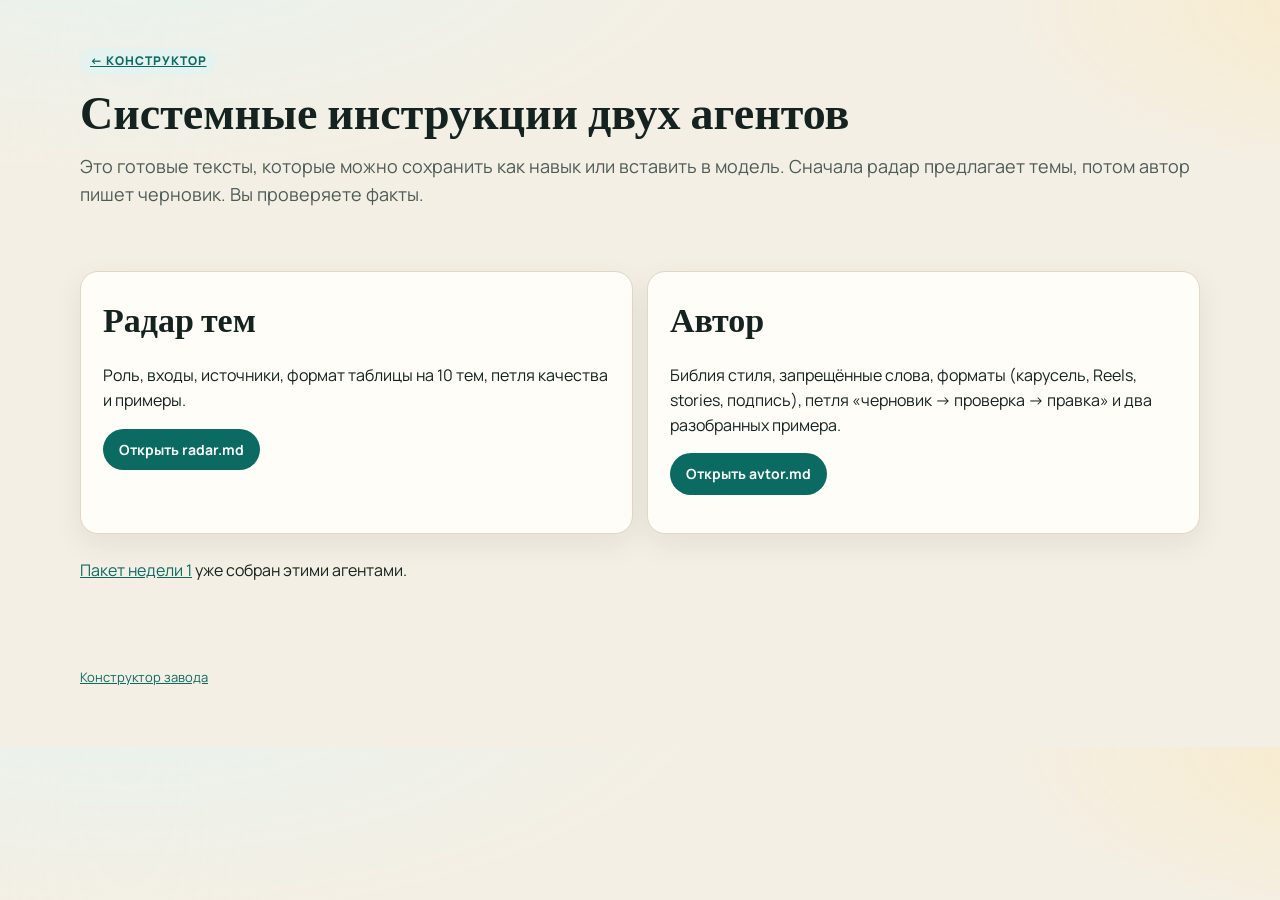
==== agents/index.html @ f5c64a1c "Add radar and author agents plus week-1 Instagram content pack Includes reusable system prompts, a s" ====
<!DOCTYPE html>
<html lang="ru">
<head>
  <meta charset="utf-8">
  <meta name="viewport" content="width=device-width, initial-scale=1">
  <title>Два агента · ИИ-завод</title>
  <link rel="icon" href="../img/favicon.svg" type="image/svg+xml">
  <link rel="preconnect" href="https://fonts.googleapis.com">
  <link href="https://fonts.googleapis.com/css2?family=Fraunces:opsz,wght@9..144,600&family=Manrope:wght@400;600;700;800&display=swap" rel="stylesheet">
  <link rel="stylesheet" href="../css/styles.css">
</head>
<body>
  <header class="hero">
    <div class="wrap">
      <p class="eyebrow"><a href="../index.html">← Конструктор</a></p>
      <h1>Системные инструкции двух агентов</h1>
      <p class="lead">Это готовые тексты, которые можно сохранить как навык или вставить в модель. Сначала радар предлагает темы, потом автор пишет черновик. Вы проверяете факты.</p>
    </div>
  </header>
  <main>
    <section class="section">
      <div class="wrap two">
        <div class="card">
          <h2>Радар тем</h2>
          <p>Роль, входы, источники, формат таблицы на 10 тем, петля качества и примеры.</p>
          <p><a class="btn" href="radar.md">Открыть radar.md</a></p>
        </div>
        <div class="card">
          <h2>Автор</h2>
          <p>Библия стиля, запрещённые слова, форматы (карусель, Reels, stories, подпись), петля «черновик → проверка → правка» и два разобранных примера.</p>
          <p><a class="btn" href="avtor.md">Открыть avtor.md</a></p>
        </div>
      </div>
      <div class="wrap" style="margin-top:24px">
        <p><a href="../content/week1/">Пакет недели 1</a> уже собран этими агентами.</p>
      </div>
    </section>
  </main>
  <footer><div class="wrap"><a href="../index.html">Конструктор завода</a></div></footer>
</body>
</html>
---- css/styles.css ----
:root {
  --bg: #f4efe4;
  --bg-2: #efe6d6;
  --ink: #14231f;
  --muted: #4d5c57;
  --teal: #0b6b62;
  --teal-2: #159287;
  --teal-soft: #e4f3f0;
  --amber: #d89a12;
  --amber-soft: #f8ebc8;
  --coral: #c45a42;
  --coral-soft: #f8e4de;
  --card: #fffdf8;
  --line: #e3d6c3;
  --shadow: 0 10px 30px rgba(20, 35, 31, 0.07);
  --radius: 18px;
  --max: 1120px;
}
* { box-sizing: border-box; }
html { scroll-behavior: smooth; }
body {
  margin: 0;
  font-family: Manrope, system-ui, sans-serif;
  color: var(--ink);
  background:
    radial-gradient(1200px 500px at 10% -10%, #e7f3ef 0%, transparent 50%),
    radial-gradient(900px 400px at 110% 0%, #f8ebc8 0%, transparent 45%),
    var(--bg);
  line-height: 1.55;
}
a { color: var(--teal); }
img, svg { max-width: 100%; height: auto; display: block; }
.wrap { width: min(var(--max), calc(100% - 32px)); margin: 0 auto; }

/* Progress */
.progress-bar {
  position: sticky; top: 0; z-index: 40;
  background: rgba(244, 239, 228, 0.92);
  backdrop-filter: blur(10px);
  border-bottom: 1px solid var(--line);
}
.progress-bar .inner { display: flex; align-items: center; gap: 14px; padding: 10px 0; }
.progress-bar .label { font-size: 13px; font-weight: 700; white-space: nowrap; }
.track { flex: 1; height: 10px; background: #e8decd; border-radius: 99px; overflow: hidden; }
.fill { height: 100%; width: 0; background: linear-gradient(90deg, var(--teal), var(--teal-2)); transition: width .25s ease; }
.reset {
  border: 0; background: transparent; color: var(--muted);
  font: inherit; font-size: 12px; cursor: pointer; text-decoration: underline;
}

/* Hero */
.hero { padding: 36px 0 16px; }
.hero-grid { display: grid; gap: 28px; align-items: center; }
@media (min-width: 900px) { .hero-grid { grid-template-columns: 1.15fr .85fr; } }
.eyebrow {
  display: inline-block; font-size: 12px; font-weight: 800; letter-spacing: .08em;
  text-transform: uppercase; color: var(--teal); background: var(--teal-soft);
  padding: 4px 10px; border-radius: 99px; margin-bottom: 12px;
}
h1 { font-family: "Fraunces", Georgia, serif; font-weight: 600; font-size: clamp(28px, 5vw, 46px); line-height: 1.15; margin: 0 0 14px; }
.lead { font-size: 18px; color: var(--muted); margin: 0 0 18px; }
.chips { display: flex; flex-wrap: wrap; gap: 8px; }
.chip { background: var(--card); border: 1px solid var(--line); border-radius: 99px; padding: 6px 12px; font-size: 13px; font-weight: 600; }

/* Cards */
.card { background: var(--card); border: 1px solid var(--line); border-radius: var(--radius); box-shadow: var(--shadow); padding: 22px; }
h2 { font-family: "Fraunces", Georgia, serif; font-size: clamp(24px, 3vw, 34px); margin: 0 0 10px; }
h3 { font-size: 18px; margin: 0 0 8px; }
.section { padding: 28px 0; }
.note { font-size: 14px; color: var(--muted); }

/* System map */
.system-map { overflow-x: auto; padding-bottom: 8px; }
.map { width: 100%; min-width: 720px; }
.map a { cursor: pointer; }
.map .node { transition: transform .15s ease; }
.map a:hover .node, .map a:focus .node { transform: translateY(-2px); }
.end-grid { display: grid; gap: 12px; margin-top: 16px; }
@media (min-width: 700px) { .end-grid { grid-template-columns: repeat(3, 1fr); } }
.end-item { background: var(--teal-soft); border-radius: 14px; padding: 14px 16px; }
.end-item strong { display: block; margin-bottom: 4px; }
.end-item span { font-size: 14px; color: var(--muted); }

/* Budget table */
table { width: 100%; border-collapse: collapse; font-size: 14px; }
th, td { text-align: left; padding: 10px 8px; border-bottom: 1px solid var(--line); vertical-align: top; }
th { font-size: 12px; text-transform: uppercase; letter-spacing: .04em; color: var(--muted); }

/* Stage nav */
.stage-nav { display: grid; gap: 10px; grid-template-columns: repeat(auto-fill, minmax(220px, 1fr)); }
.stage-nav a {
  display: flex; gap: 10px; align-items: flex-start; text-decoration: none; color: inherit;
  background: var(--card); border: 1px solid var(--line); border-radius: 14px; padding: 12px;
}
.stage-nav a:hover { border-color: var(--teal-2); }
.num {
  flex: none; width: 32px; height: 32px; border-radius: 50%;
  background: var(--teal); color: #fff; display: grid; place-items: center; font-weight: 800; font-size: 13px;
}
.stage-nav small { display: block; color: var(--muted); font-size: 12px; }

/* Stage blocks */
.stage { margin: 28px 0 48px; }
.stage-head { display: grid; gap: 18px; margin-bottom: 16px; }
@media (min-width: 800px) { .stage-head { grid-template-columns: 1.2fr .8fr; align-items: center; } }
.illust {
  background: linear-gradient(180deg, #fff, var(--bg-2));
  border: 1px solid var(--line); border-radius: var(--radius); padding: 8px;
}
.schema-tag {
  display: inline-block; font-size: 11px; font-weight: 800; letter-spacing: .08em;
  text-transform: uppercase; background: var(--amber-soft); color: #7a5604;
  border-radius: 6px; padding: 2px 8px; margin-bottom: 8px;
}

.step {
  border: 1px solid var(--line); border-radius: 16px; padding: 16px 16px 16px 14px;
  background: var(--card); margin: 12px 0;
}
.step.done { border-color: #9acdba; background: #f3faf6; }
.step-top { display: flex; gap: 10px; align-items: flex-start; }
.step label { font-weight: 700; cursor: pointer; }
.step input[type=checkbox] { width: 20px; height: 20px; margin-top: 2px; accent-color: var(--teal); flex: none; }
.why { font-size: 14px; color: var(--muted); margin: 6px 0 8px 30px; }
.actions { margin: 0 0 8px 30px; padding: 0; }
.actions li { margin: 6px 0; }
.example, .show, .earn, .nuance {
  margin: 12px 0 0; border-radius: 14px; padding: 14px 16px;
}
.example { background: #f7f3ea; border: 1px dashed var(--line); }
.show { background: var(--teal-soft); }
.earn { background: var(--amber-soft); }
.nuance { background: var(--coral-soft); }
.example h4, .show h4, .earn h4, .nuance h4 { margin: 0 0 8px; font-size: 15px; }
.pre {
  white-space: pre-wrap; background: #fff; border: 1px solid var(--line);
  border-radius: 12px; padding: 12px; font-size: 13.5px; position: relative;
  font-family: "IBM Plex Mono", ui-monospace, monospace;
}
.copy {
  position: absolute; top: 8px; right: 8px;
  border: 0; background: var(--teal); color: #fff; border-radius: 8px;
  padding: 4px 8px; font: inherit; font-size: 12px; font-weight: 700; cursor: pointer;
}
.copy:hover { background: var(--teal-2); }
.ok { background: #1c7a4a !important; }
.links { font-size: 13px; margin-top: 8px; }
.uncertain { color: #8a4b12; font-weight: 600; }

/* Glossary / FAQ */
details { background: var(--card); border: 1px solid var(--line); border-radius: 12px; padding: 12px 16px; margin: 8px 0; }
details summary { cursor: pointer; font-weight: 700; }
.glossary dt { font-weight: 800; margin-top: 12px; }
.glossary dd { margin: 4px 0 0 0; color: var(--muted); }

footer { padding: 40px 0 60px; color: var(--muted); font-size: 13px; }
.toc-mini { display: flex; flex-wrap: wrap; gap: 8px; margin: 10px 0 0; }
.toc-mini a { font-size: 13px; }

/* Extra layout for constructor v1 */
.hero-grid { display: grid; gap: 28px; align-items: center; }
@media (min-width: 900px) { .hero-grid { grid-template-columns: 1.15fr .85fr; } }
.hero-actions { display: flex; flex-wrap: wrap; gap: 10px; margin: 16px 0 8px; }
.btn {
  display: inline-flex; align-items: center; gap: 8px;
  background: var(--teal); color: #fff; text-decoration: none;
  border-radius: 999px; padding: 10px 16px; font-weight: 700; font-size: 14px;
}
.btn.secondary { background: #fff; color: var(--ink); border: 1px solid var(--line); }
.kicker { font-size: 14px; color: var(--muted); }

figcaption, .caption {
  font-size: 12px; color: var(--muted); margin-top: 8px;
}
.schema-frame {
  background: linear-gradient(180deg, #fff, var(--bg-2));
  border: 1px solid var(--line); border-radius: var(--radius); padding: 10px;
}
.two { display: grid; gap: 14px; }
@media (min-width: 800px) { .two { grid-template-columns: 1fr 1fr; } }
.three { display: grid; gap: 12px; }
@media (min-width: 800px) { .three { grid-template-columns: 1fr 1fr 1fr; } }

.compare th, .compare td { font-size: 13px; }
.compare td:first-child { font-weight: 700; }
.tag {
  display: inline-block; font-size: 11px; font-weight: 800; letter-spacing: .06em;
  text-transform: uppercase; border-radius: 6px; padding: 2px 8px;
}
.tag-schema { background: var(--amber-soft); color: #7a5604; }
.tag-official { background: var(--teal-soft); color: var(--teal); }
.tag-suggest { background: #efe8ff; color: #4c3a86; }
.tag-uncertain { background: var(--coral-soft); color: #8a4b12; }

.budget-item { display: grid; grid-template-columns: 28px 1fr; gap: 10px; padding: 10px 0; border-bottom: 1px solid var(--line); }
.sources { font-size: 13px; }
.sources li { margin: 6px 0; }
.stage-id { color: var(--teal); font-weight: 800; font-size: 13px; letter-spacing: .04em; }
ol.tiny { margin: 8px 0 0 18px; padding: 0; }
ol.tiny li { margin: 6px 0; }
.person { background: #fff; border-left: 4px solid var(--teal); padding: 8px 12px; margin: 8px 0; border-radius: 0 10px 10px 0; }
.skip { font-size: 13px; color: var(--muted); }
.toc-mini a, footer a { color: var(--teal); }
.anchor { scroll-margin-top: 64px; }
.illust svg { width: 100%; height: auto; }
.callout-row { display: grid; gap: 12px; }
@media (min-width: 800px) { .callout-row { grid-template-columns: 1fr 1fr; } }
.legend { display: flex; flex-wrap: wrap; gap: 8px; margin: 8px 0 16px; font-size: 13px; }
.legend span { display: inline-flex; align-items: center; gap: 6px; }
.dot { width: 10px; height: 10px; border-radius: 50%; display: inline-block; }
.ok-list { margin: 0; padding-left: 18px; }
.ok-list li { margin: 4px 0; }
.shot-later { background: #fff; border: 1px dashed var(--line); border-radius: 12px; padding: 10px 12px; font-size: 13px; color: var(--muted); }
code, .mono { font-family: "IBM Plex Mono", ui-monospace, monospace; font-size: 13px; }
.download {
  display: inline-flex; align-items: center; gap: 8px;
  background: var(--ink); color: #fff; text-decoration: none;
  border-radius: 12px; padding: 10px 14px; font-weight: 700; font-size: 14px;
}
.node-table td:nth-child(1) { white-space: nowrap; font-weight: 700; }
.sticky-note { font-size: 13px; background: #fff; border: 1px solid var(--line); border-radius: 12px; padding: 10px 12px; }
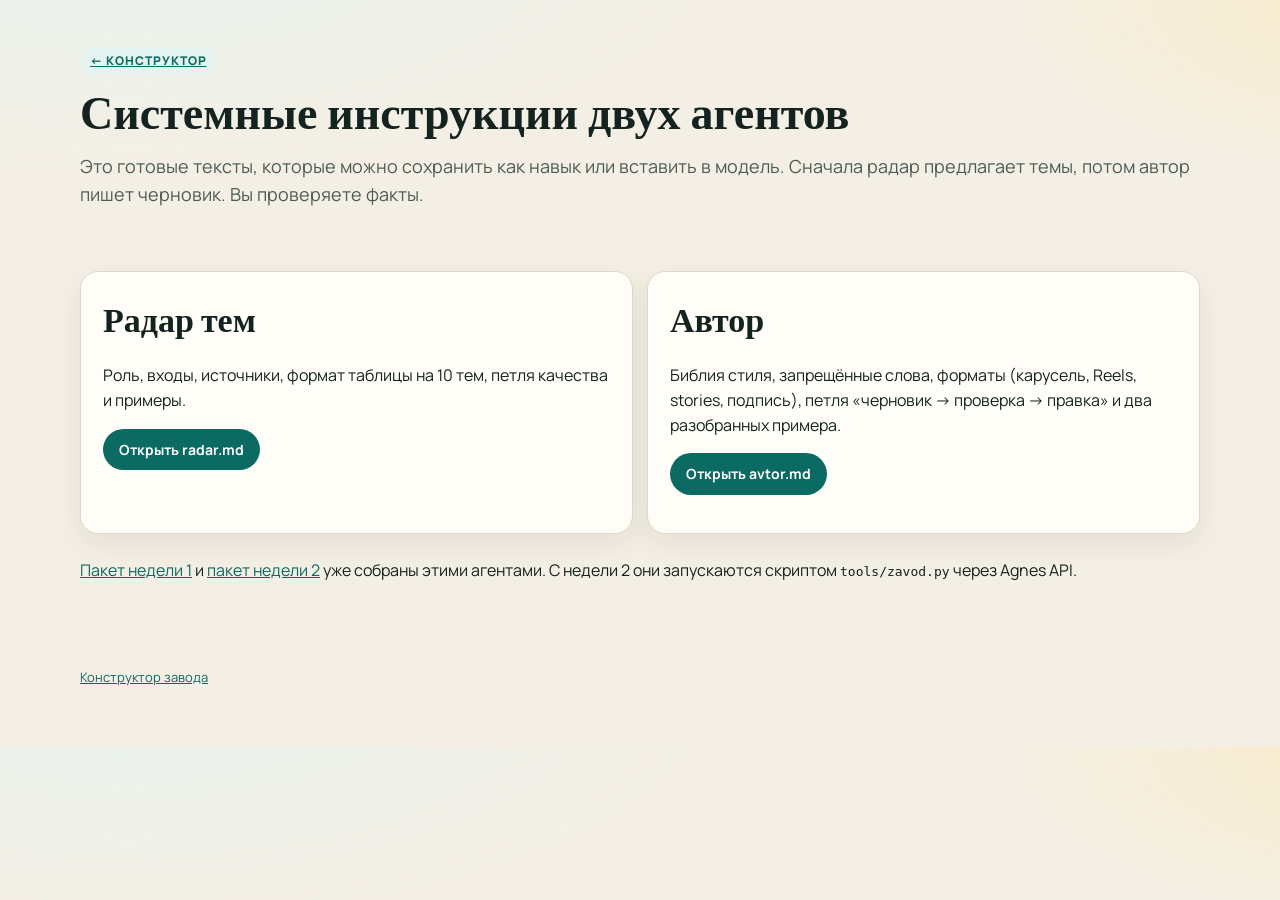
==== commit e69bf196: "Run factory on Agnes AI API: zavod.py, Telegram bot, week-2 content pack" ====
--- a/agents/index.html
+++ b/agents/index.html
@@ -32,7 +32,7 @@
         </div>
       </div>
       <div class="wrap" style="margin-top:24px">
-        <p><a href="../content/week1/">Пакет недели 1</a> уже собран этими агентами.</p>
+        <p><a href="../content/week1/">Пакет недели 1</a> и <a href="../content/week2/">пакет недели 2</a> уже собраны этими агентами. С недели 2 они запускаются скриптом <code>tools/zavod.py</code> через Agnes API.</p>
       </div>
     </section>
   </main>
